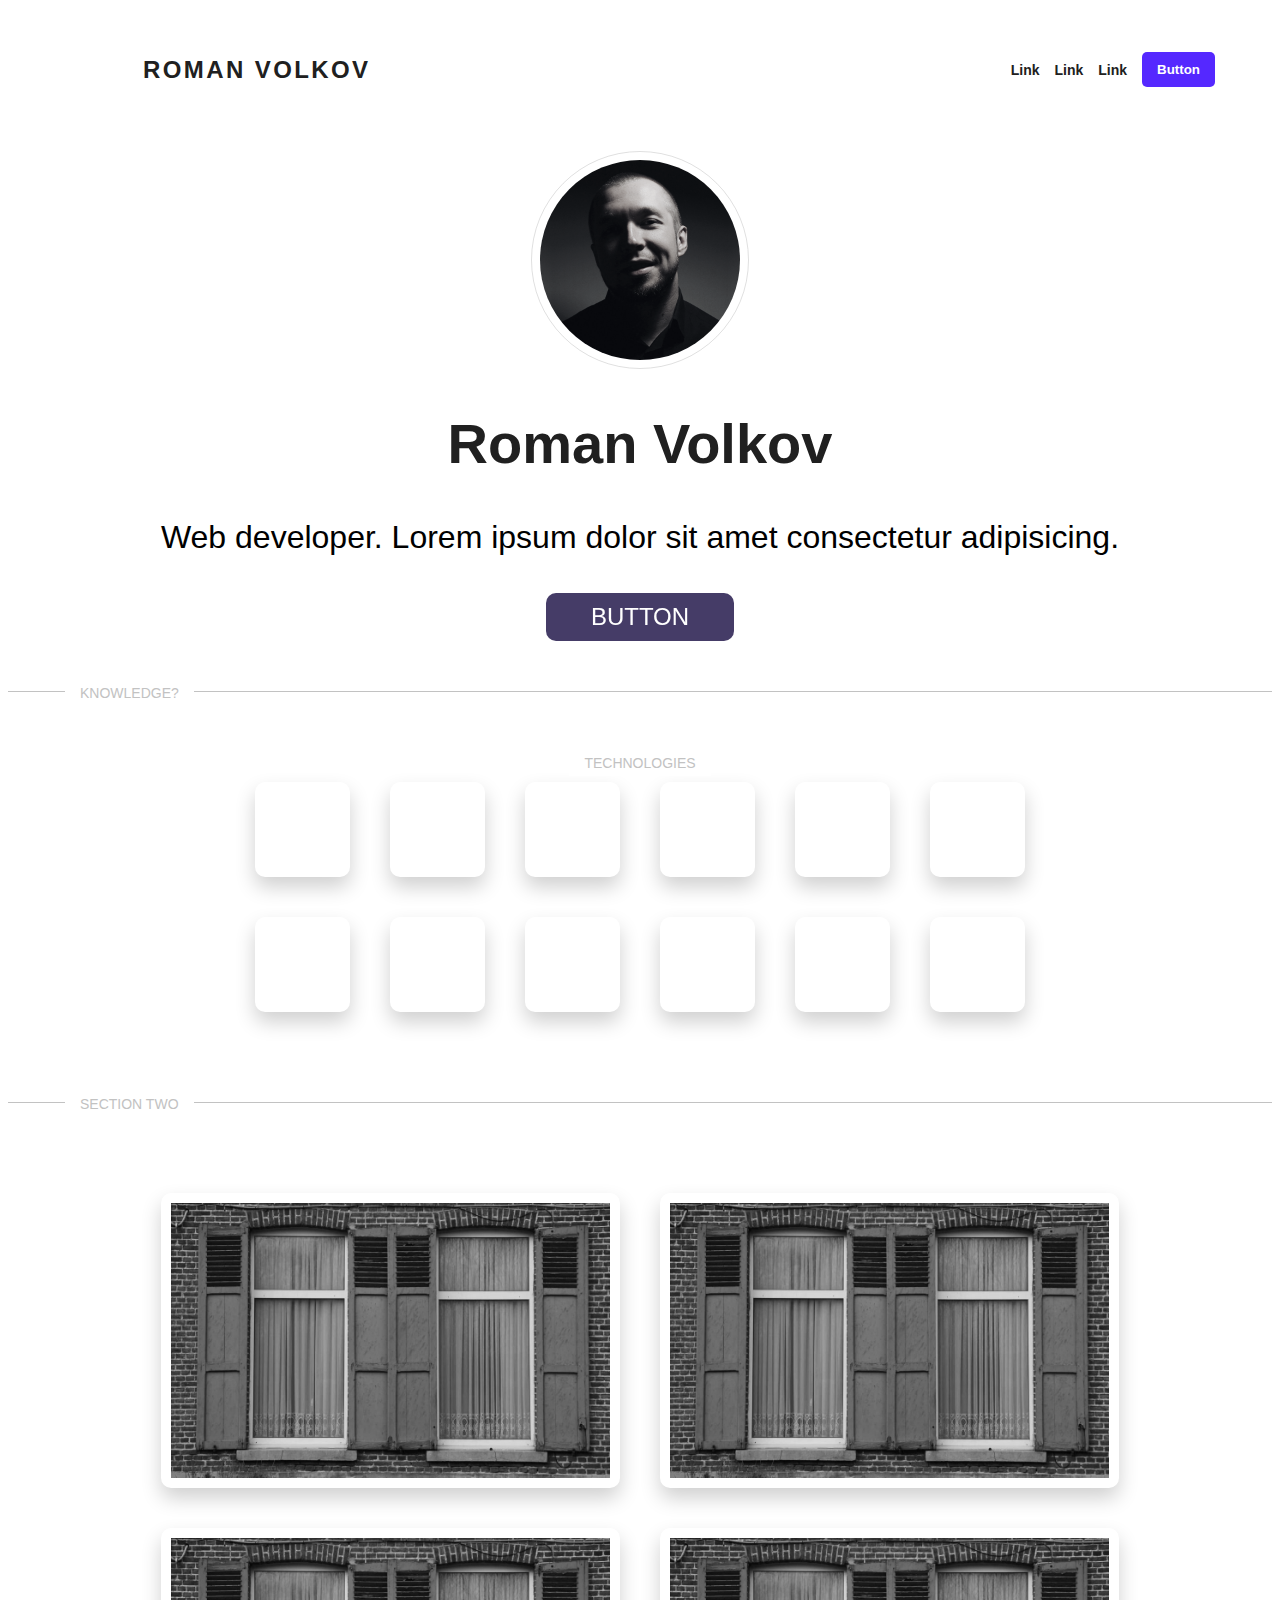
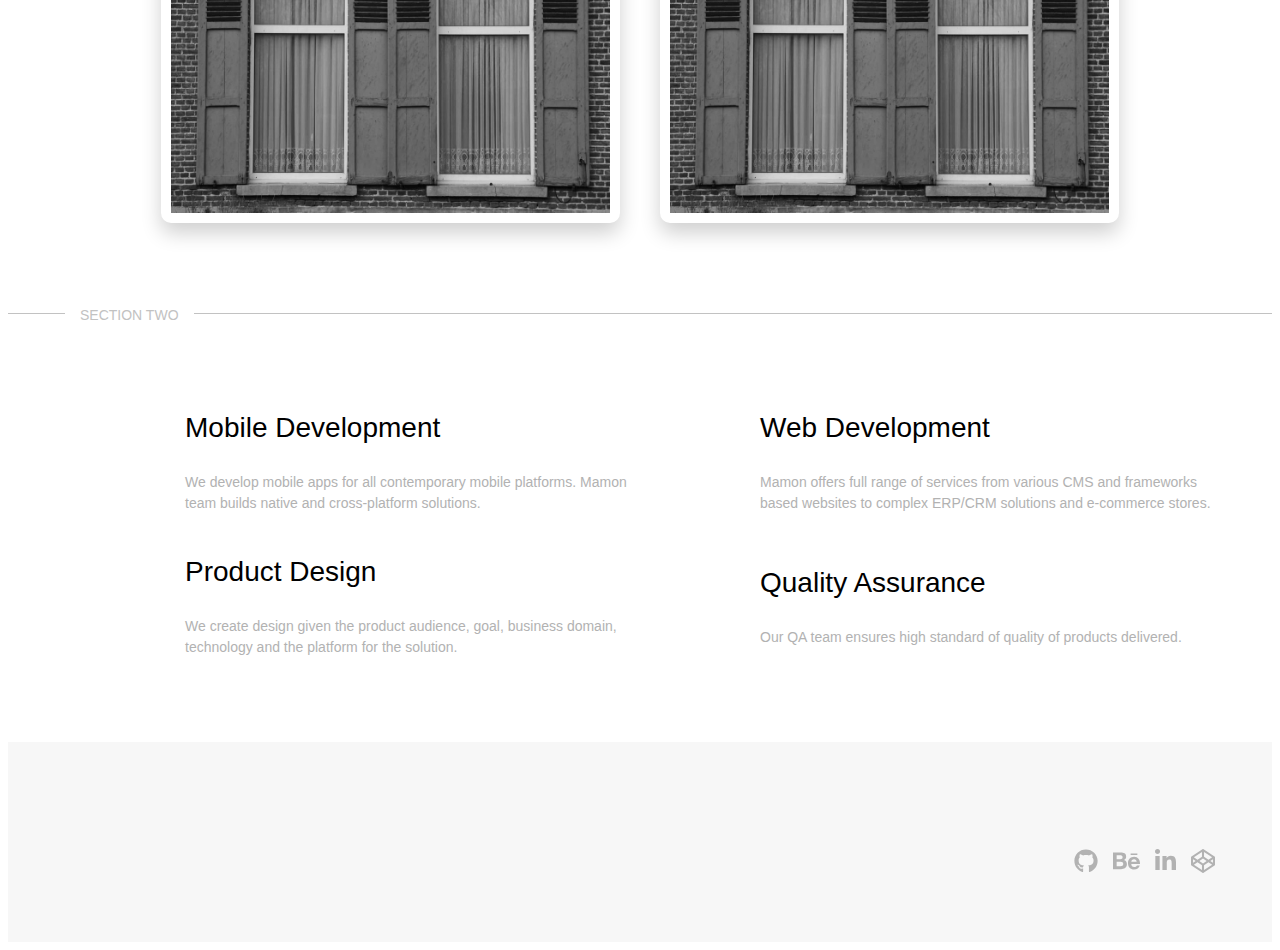
==== index.html @ 39f71215 "start portfolio" ====
<!DOCTYPE html>
<html lang="en">
<head>
    <meta charset="UTF-8">
    <meta name="viewport" content="width=device-width, initial-scale=1.0">
    <title>Roman Volkov: Home Page</title>
    <link rel="icon" href="img/favicon/favicon.png" type="image/x-icon">
    <link rel="stylesheet" href="https://cdnjs.cloudflare.com/ajax/libs/normalize/8.0.1/normalize.min.css">
    <link rel="stylesheet" href="css/style.css">
    <link rel="stylesheet" href="css/all.css">
</head>
<body>
    <header>
        <div class="header">
            <a href="" class="logo">
                <span class="logo_img"></span>
                <span class="logo_text">Roman Volkov</span>
            </a>
            <nav>
                <ul class="nav">
                    <li><a href="#services">Link</a></li>
                    <li><a href="#clients">Link</a></li>
                    <li><a href="#team">Link</a></li>
                    <li><button class="nav_btn" type="button">Button</button></li>
                </ul>
            </nav>
        </div>
    </header>
    <section class="info">
        <div class="wrap">
            <div class="info__img">
                <a href="#"><img src="img/photo.png" alt="Roman Volkov"></a>
            </div>
                <h1 class="title_main">Roman Volkov</h1>
            <p class="text_main">Web developer. Lorem ipsum dolor sit amet consectetur adipisicing.</p>
            <button type="button" class="button">Button</button>
        </div>
    </section>
    <section class="page page_top">
        <div class="wrap">
            <h2 class="services">Knowledge?</h2>
            <div class="container__page">
                <div class="page__box">
                    <h2>technologies</h2>
                    <div class="box__item logo">
                        <img src="img/Technologies/html.svg" alt="">
                    </div>
                    <div class="box__item logo">
                        <img src="img/Technologies/css.svg" alt="">
                    </div>
                    <div class="box__item logo">
                        <img src="img/Technologies/js.svg" alt="">
                    </div>
                    <div class="box__item logo">
                        <img src="img/Technologies/es6.svg" alt="">
                    </div>
                    <div class="box__item logo">
                        <img src="img/Technologies/php.svg" alt="">
                    </div>
                    <div class="box__item logo">
                        <img src="img/Technologies/python.svg" alt="">
                    </div>
                </div>
                <div class="page__box">
                    <div class="box__item logo">
                        <img src="img/Technologies/git.svg" alt="">
                    </div>
                    <div class="box__item logo">
                        <img src="img/Technologies/gitlab.svg" alt="">
                    </div>
                    <div class="box__item logo">
                        <img src="img/Technologies/github.svg" alt="">
                    </div>
                    <div class="box__item logo">
                        <img src="img/Technologies/terminal.svg" alt="">
                    </div>
                    <div class="box__item logo">
                        <img src="img/Technologies/macos.svg" alt="">
                    </div>
                    <div class="box__item logo">
                        <img src="img/Technologies/asana.svg" alt="">
                    </div>
                </div>
            </div>
    </section>
    <section class="page page_top">
        <div class="wrap">
            <h2 class="services">Section two</h2>
            <div class="container__page">
                <div class="page__box">
                    <div class="box__item project">
                        <img src="img/img.jpg" alt="">
                    </div>
                    <div class="box__item project">
                        <img src="img/img.jpg" alt="">
                    </div>
                    <div class="box__item project">
                        <img src="img/img.jpg" alt="">
                    </div>
                    <div class="box__item project">
                        <img src="img/img.jpg" alt="">
                    </div>
                </div>
            </div>
        </div>
    </section>
    <section class="page page_top">
        <div class="wrap">
            <h2 class="services">Section two</h2>
            <div class="services_list">
                <div class="services_item">
                    <div class="services_img">
                        <img src="assets/img/smartphone.svg" alt="">
                    </div>
                    <div class="services_text">
                        <h3>Mobile Development</h3>
                        <p>We develop mobile apps for all contemporary mobile platforms. Mamon team builds native and cross-platform solutions.</p>
                    </div>
                </div>
                <div class="services_item">
                    <div class="services_img">
                    <img src="assets/img/monitor.svg" alt="">
                    </div>
                    <div class="services_text">
                        <h3>Web Development</h3>
                        <p>Mamon offers full range of services from various CMS and frameworks based websites to complex ERP/CRM solutions and e-commerce stores.</p>
                    </div>
                </div>
                <div class="services_item">
                    <div class="services_img">
                    <img src="assets/img/layers.svg" alt="">
                    </div>
                    <div class="services_text">
                        <h3>Product Design</h3>
                        <p>We create design given the product audience, goal, business domain, technology and the platform for the solution.</p>
                    </div>
                </div>
                <div class="services_item">
                    <div class="services_img">
                    <img src="assets/img/test.svg" alt="">
                    </div>
                    <div class="services_text">
                        <h3>Quality Assurance</h3>
                        <p>Our QA team ensures high standard of quality of products delivered.</p>
                    </div>
                </div>
            </div>
        </div>
    </section>
    <footer class="footer">
        <div class="footer">
            <div class="wrap box_footer">
                 <a href="#"><img src="assets/img/logo.svg" alt=""></a>
                 <ul class="social">
                    <li><a href="#" target="_blank"><i class="fab fa-github"></i></a></li>
                    <li><a href="#" target="_blank"><i class="fab fa-behance"></i></a></li>
                    <li><a href="#" target="_blank"><i class="fab fa-linkedin-in"></i></a></li>
                    <li><a href="#" target="_blank"><i class="fab fa-codepen"></i></a></li>
                 </ul>
            </div>
        </div>
    </footer>
<script defer src="js/all.js"></script>
</body>
</html>
---- css/style.css ----
body {
    font-family: 'Ubuntu', sans-serif;
}

.header {
    width: 100%;
    max-width: 1180px;
    margin: 0 auto;
    padding-left: 15px;
    padding-right: 15px;
    padding-top: 30px;
    display: flex;
    justify-content: space-between;
    align-items: center;
    box-sizing: border-box;
    font-weight: 700;
}

.nav {
    list-style-type: none;
    display: flex;
    justify-content: flex-start;
    align-items: center;
    font-size: 14px;
}

.nav li {
    margin-left: 15px;
}

.nav li a {
    color: #202020;
    text-decoration: none;
}

.nav_btn {
    background: #5528FF;
    border-radius: 5px;
    padding: 10px 15px;
    color: #fff;
    border: none;
    font-weight: 700;
}

.logo {
    display: flex;
    align-items: center;
    text-decoration: none;
}

.logo_img {
    display: block;
    width: 58px;
    height: 58px;
    /* background-image: url(../img/logo.svg); */
    margin-right: 20px;
}

.logo_text {
    text-transform: uppercase;
    letter-spacing: 0.1em;
    font-size: 24px;
    line-height: 28px;
    color: #202020;
}

.wrap {
    width: 100%;
    max-width: 1180px;
    margin: 0 auto;
    padding: 50px 15px;
    box-sizing: border-box;
}

.info {
    text-align: center;
}

.title_main {
    font-size: 56px;
    color: #202020;
    font-weight: 700;
}

.info__img img {
    border-style: solid;
    border-width: 1px;
    border-color: rgba(0,0,0,.125);
    border-radius: 50%;
    padding: .5rem;
    width: 200px;
    height: 200px;
    filter: grayscale(80%);
    transition: all 0.3s ease-in-out;
}

.info__img img:hover {
    transition: all 0.3s ease-in-out;
    filter: none;
}

.text_main {
    font-size: 32px;
    line-height: 1.5;
}

.button {
    background: #5528FF;
    border-radius: 10px;
    padding: 10px 45px;
    color: #fff;
    border: none;
    font-size: 24px;
    text-transform: uppercase;
    filter: grayscale(80%);
    transition: all 0.3s ease-in-out;
}

.button:hover {
    filter: none;
    transition: all 0.3s ease-in-out;
}

.page {
    padding: 20px 0;
    position: relative;
}

.page_top {
    border-top: 1px solid #c2c2c2;
}

.page h2 {
    position: absolute;
    font-size: 14px;
    font-weight: 300;
    background-color: #fff;
    padding: 5px 15px;
    top: -24px;
    color: #c2c2c2;
}

h2 {
    text-transform: uppercase;
}

.container__page {
    width: 100%;
    height: 100%;
}

.page__box {
    display: flex;
    position: relative;
    flex-wrap: wrap;
    align-items: center;
    justify-content: center;
}

.box__item {
    margin: 20px;
    padding: 10px;
    text-align: center;
    border-radius: 10px;
    background: #fff;
    box-shadow: 0 10px 20px rgba(0,0,0,0.19);
    transition: all 0.3s ease-in-out;
}

.box__item.logo {
    height: 75px;
    width: 75px;
}

.box__item:hover {
    box-shadow:0 6px 6px rgba(0,0,0,0.23);
    transition: all 0.3s ease-in-out;
}

.box__item img {
    filter: grayscale(100%);
    transition: all 0.3s ease-in-out;
    max-width: 100%;
    height: 100%;  
}

.box__item img:hover {
    transition: all 0.3s ease-in-out;
    filter: none;

}

.box__item.project {
    height: 275px;
    width: auto;
}

.box__item.project img{
    max-width: none;
}

/*---------------------------------------------*/

.services_list {
    display: grid;
    grid-template: 50% 50% / 50% 50%;
}

.services_item {
    display: flex;
    justify-content: flex-start;
    align-items: center;
}

.services_img {
    flex-basis: 120px;
    text-align: center;
}

.services_text {
    flex-basis: calc(100% - 120px);
}

.services_list h3 {
    font-size: 28px;
    font-weight: 400;
}

.services_list p {
    font-size: 14px;
    color: #b2b2b2;
    line-height: 1.5;
}

.footer {
    padding-top: 20px;
    background-color: #F7F7F7;
}

.box_footer{
    display: flex;
    justify-content: space-between;
    align-items: center;
}

.social {
    display: flex;
    padding-left: 0;
    list-style-type: none;
}

.social li {
    margin-left: 15px;
}

.social li a {
    text-decoration: none;
    color: #b2b2b2;
    font-size: 24px;
}

@media (max-width: 846px) {

    .clients {
        grid-template: repeat(1, 1fr) / repeat(3, 33%);
    }
    
    .team {
        grid-template: repeat(3, 1fr) / repeat(2, 50%);
    }
    }

@media (max-width: 715px) {
    .services_list {
        display:block;
    }
}

@media (max-width: 558px) {
    .clients {
        grid-template: repeat(1, 1fr) / repeat(2, 50%);
    }
    .team {
        grid-template: repeat(3, 1fr) / repeat(1, 100%);
    } 
}
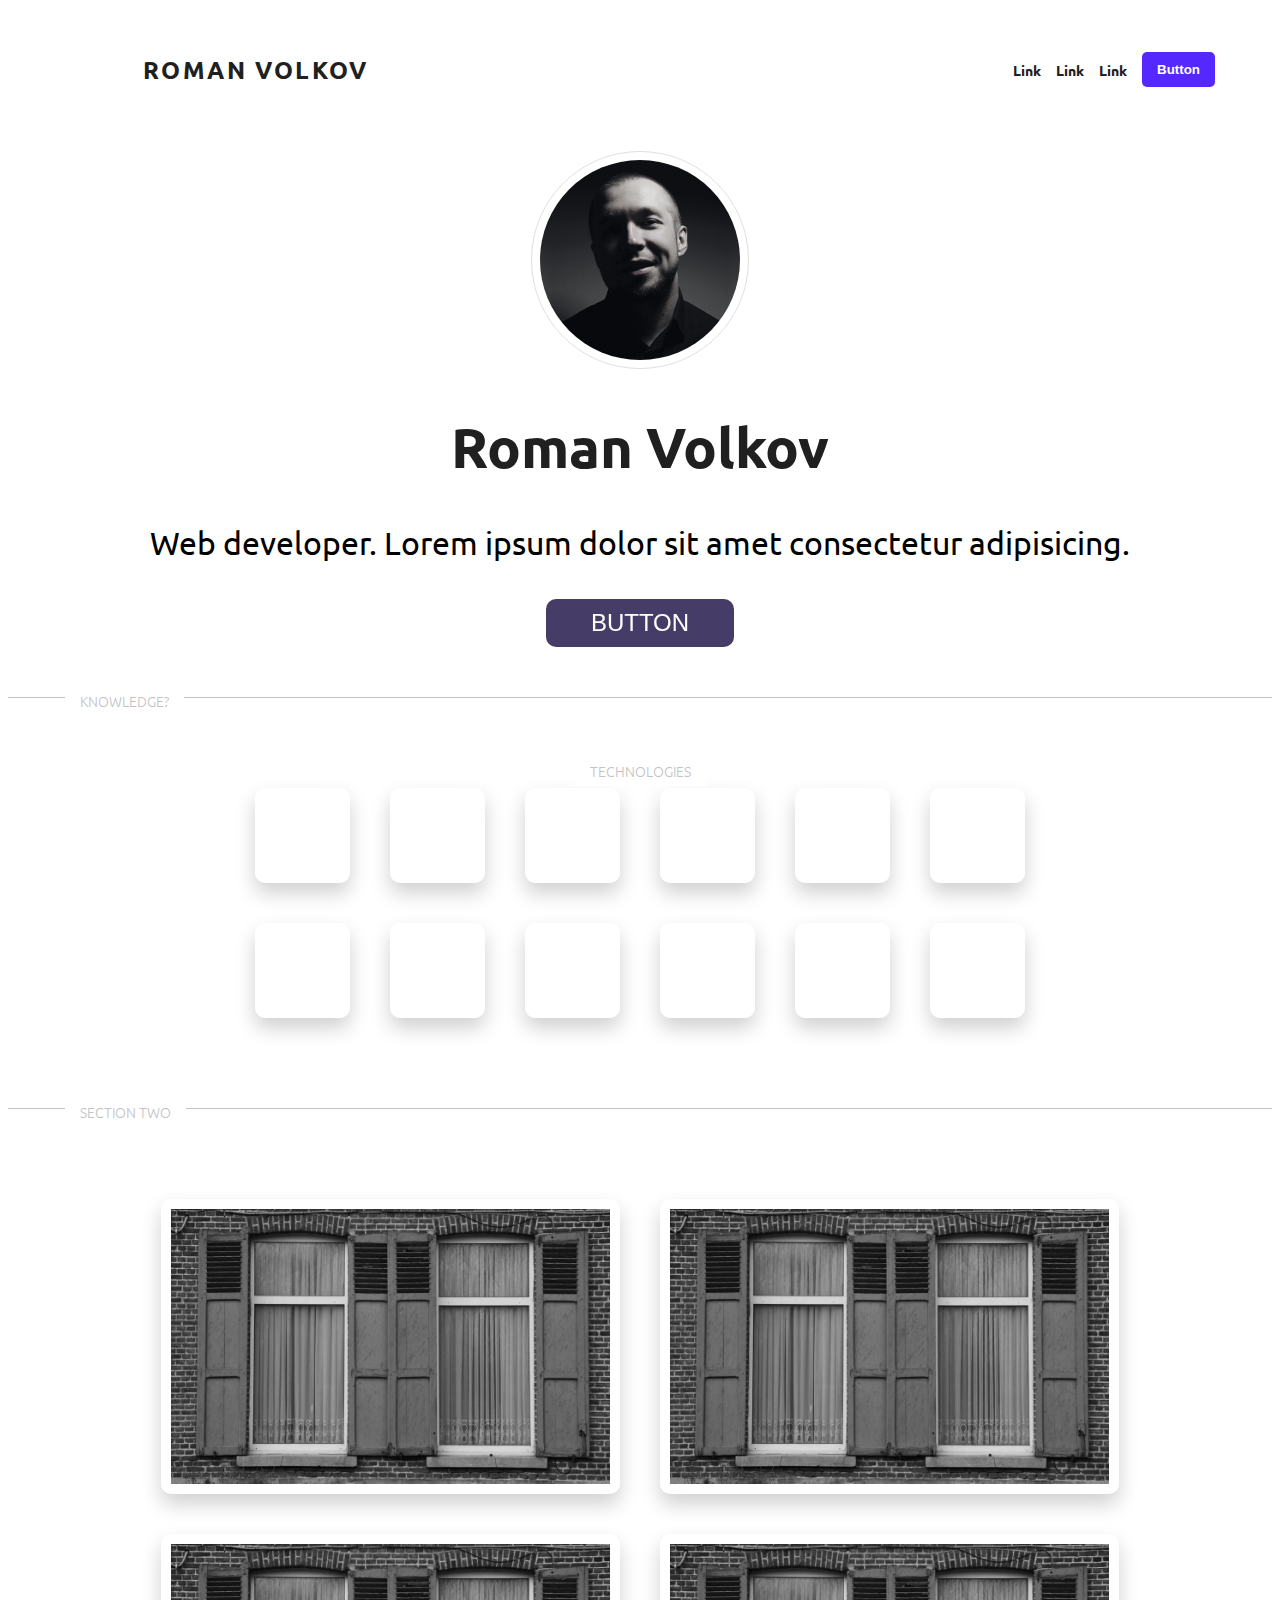
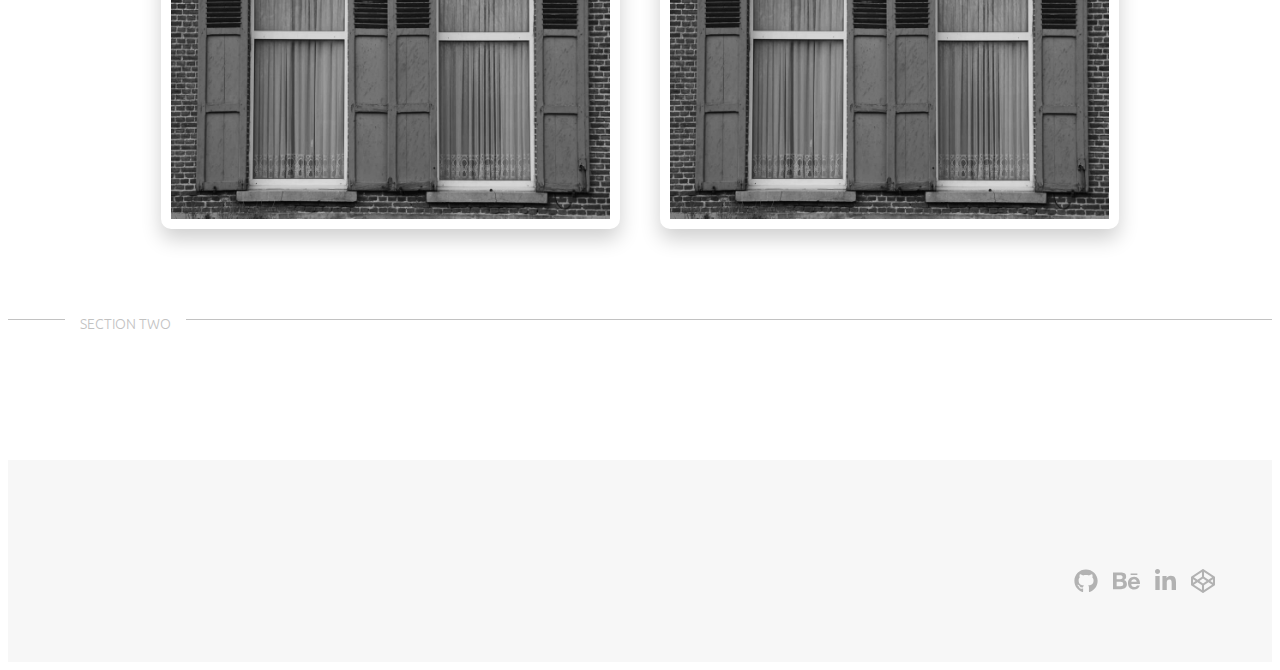
==== commit 7f2e4683: "start new project" ====
--- a/index.html
+++ b/index.html
@@ -2,12 +2,12 @@
 <html lang="en">
 <head>
     <meta charset="UTF-8">
-    <meta name="viewport" content="width=device-width, initial-scale=1.0">
+    <meta name="viewport" content="width=device-width, user-scalable=no, initial-scale=1.0, maximum-scale=1.0, minimum-scale=1.0">
     <title>Roman Volkov: Home Page</title>
+    <link href="https://fonts.googleapis.com/css?family=Ubuntu:300,400,500,700&display=swap&subset=cyrillic,cyrillic-ext" rel="stylesheet">
     <link rel="icon" href="img/favicon/favicon.png" type="image/x-icon">
-    <link rel="stylesheet" href="https://cdnjs.cloudflare.com/ajax/libs/normalize/8.0.1/normalize.min.css">
+    <link rel="stylesheet" href="https://cdnjs.cloudflare.com/ajax/libs/normalize/8.0.1/normalize.min.css"/>
     <link rel="stylesheet" href="css/style.css">
-    <link rel="stylesheet" href="css/all.css">
 </head>
 <body>
     <header>
@@ -82,6 +82,7 @@
                     </div>
                 </div>
             </div>
+        </div>
     </section>
     <section class="page page_top">
         <div class="wrap">
@@ -107,44 +108,7 @@
     <section class="page page_top">
         <div class="wrap">
             <h2 class="services">Section two</h2>
-            <div class="services_list">
-                <div class="services_item">
-                    <div class="services_img">
-                        <img src="assets/img/smartphone.svg" alt="">
-                    </div>
-                    <div class="services_text">
-                        <h3>Mobile Development</h3>
-                        <p>We develop mobile apps for all contemporary mobile platforms. Mamon team builds native and cross-platform solutions.</p>
-                    </div>
-                </div>
-                <div class="services_item">
-                    <div class="services_img">
-                    <img src="assets/img/monitor.svg" alt="">
-                    </div>
-                    <div class="services_text">
-                        <h3>Web Development</h3>
-                        <p>Mamon offers full range of services from various CMS and frameworks based websites to complex ERP/CRM solutions and e-commerce stores.</p>
-                    </div>
-                </div>
-                <div class="services_item">
-                    <div class="services_img">
-                    <img src="assets/img/layers.svg" alt="">
-                    </div>
-                    <div class="services_text">
-                        <h3>Product Design</h3>
-                        <p>We create design given the product audience, goal, business domain, technology and the platform for the solution.</p>
-                    </div>
-                </div>
-                <div class="services_item">
-                    <div class="services_img">
-                    <img src="assets/img/test.svg" alt="">
-                    </div>
-                    <div class="services_text">
-                        <h3>Quality Assurance</h3>
-                        <p>Our QA team ensures high standard of quality of products delivered.</p>
-                    </div>
-                </div>
-            </div>
+
         </div>
     </section>
     <footer class="footer">
--- a/css/style.css
+++ b/css/style.css
@@ -1,3 +1,5 @@
+@import 'all.css';
+
 body {
     font-family: 'Ubuntu', sans-serif;
 }
@@ -199,6 +201,12 @@
     max-width: none;
 }
 
+@media (max-width: 500px) {
+    .box__item.project {
+        height: 200px;
+    }
+}
+
 /*---------------------------------------------*/
 
 .services_list {
@@ -257,30 +265,4 @@
     text-decoration: none;
     color: #b2b2b2;
     font-size: 24px;
-}
-
-@media (max-width: 846px) {
-
-    .clients {
-        grid-template: repeat(1, 1fr) / repeat(3, 33%);
-    }
-    
-    .team {
-        grid-template: repeat(3, 1fr) / repeat(2, 50%);
-    }
-    }
-
-@media (max-width: 715px) {
-    .services_list {
-        display:block;
-    }
-}
-
-@media (max-width: 558px) {
-    .clients {
-        grid-template: repeat(1, 1fr) / repeat(2, 50%);
-    }
-    .team {
-        grid-template: repeat(3, 1fr) / repeat(1, 100%);
-    } 
 }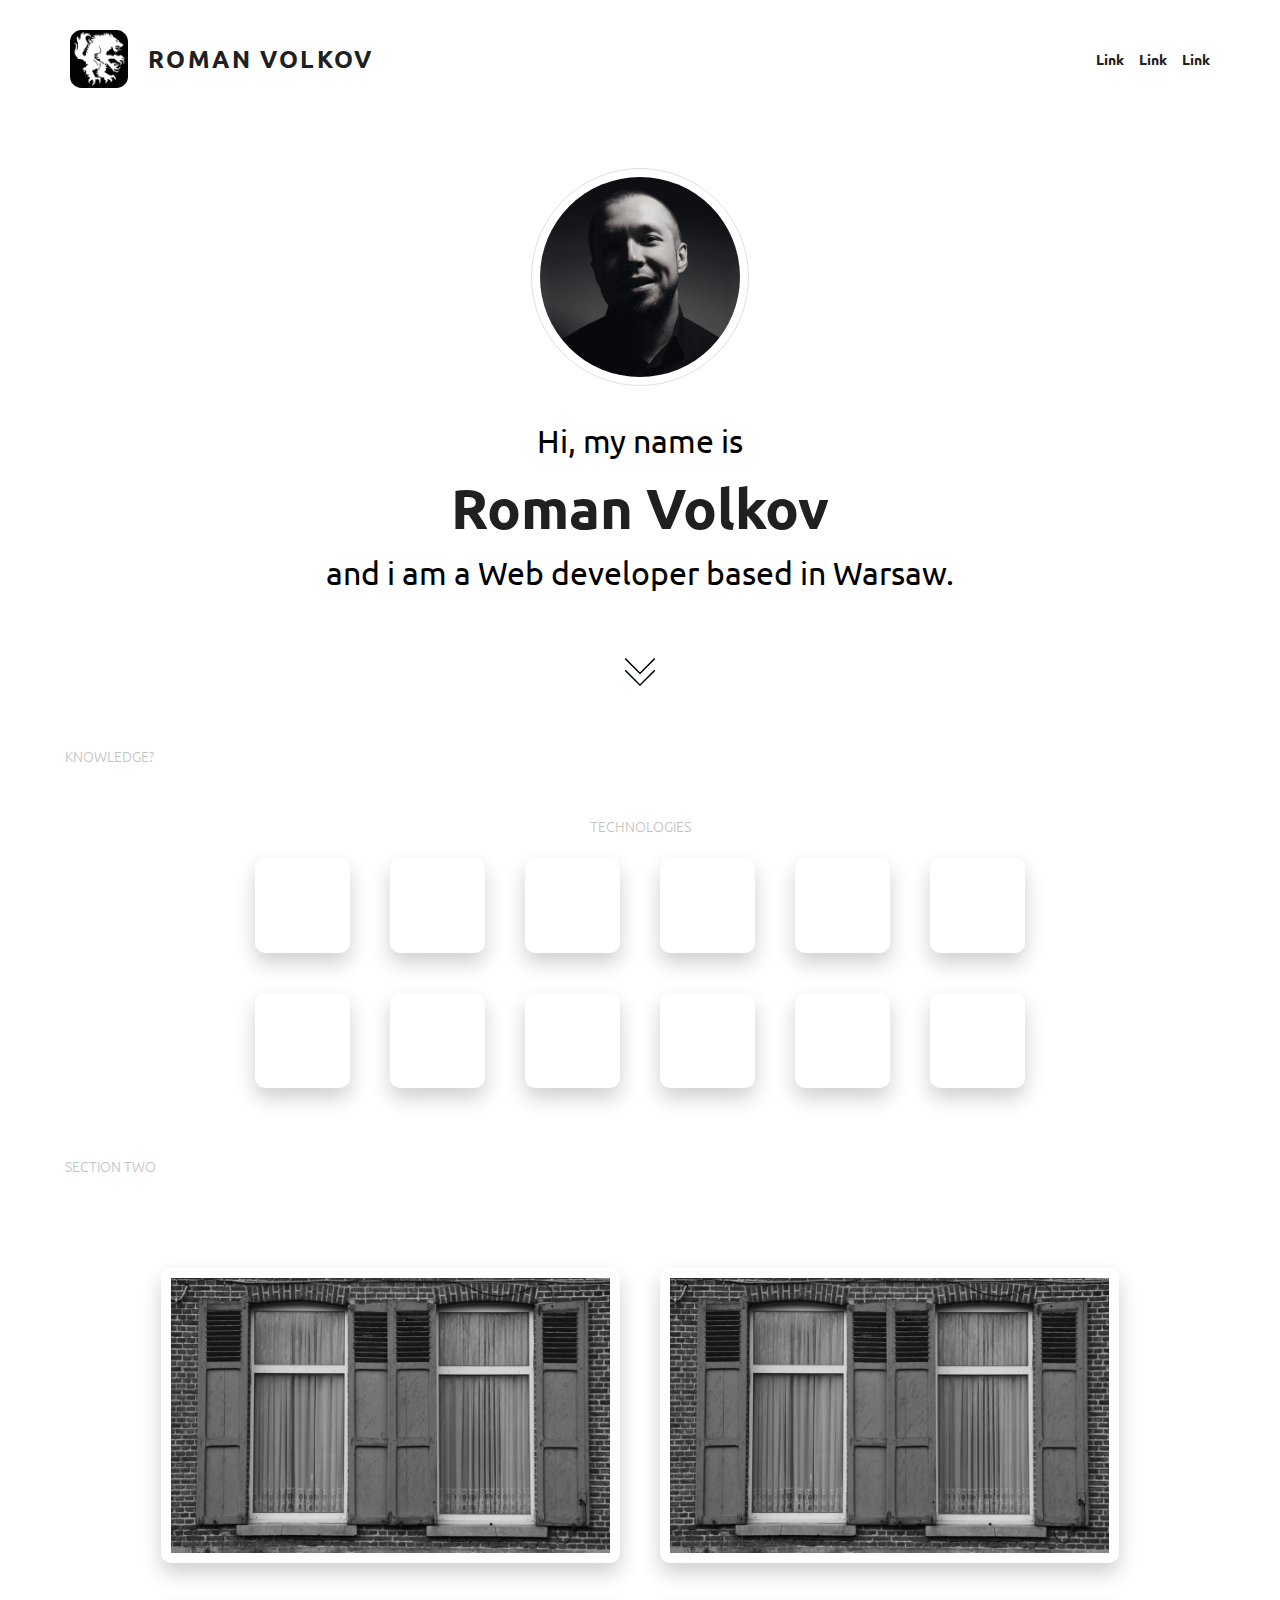
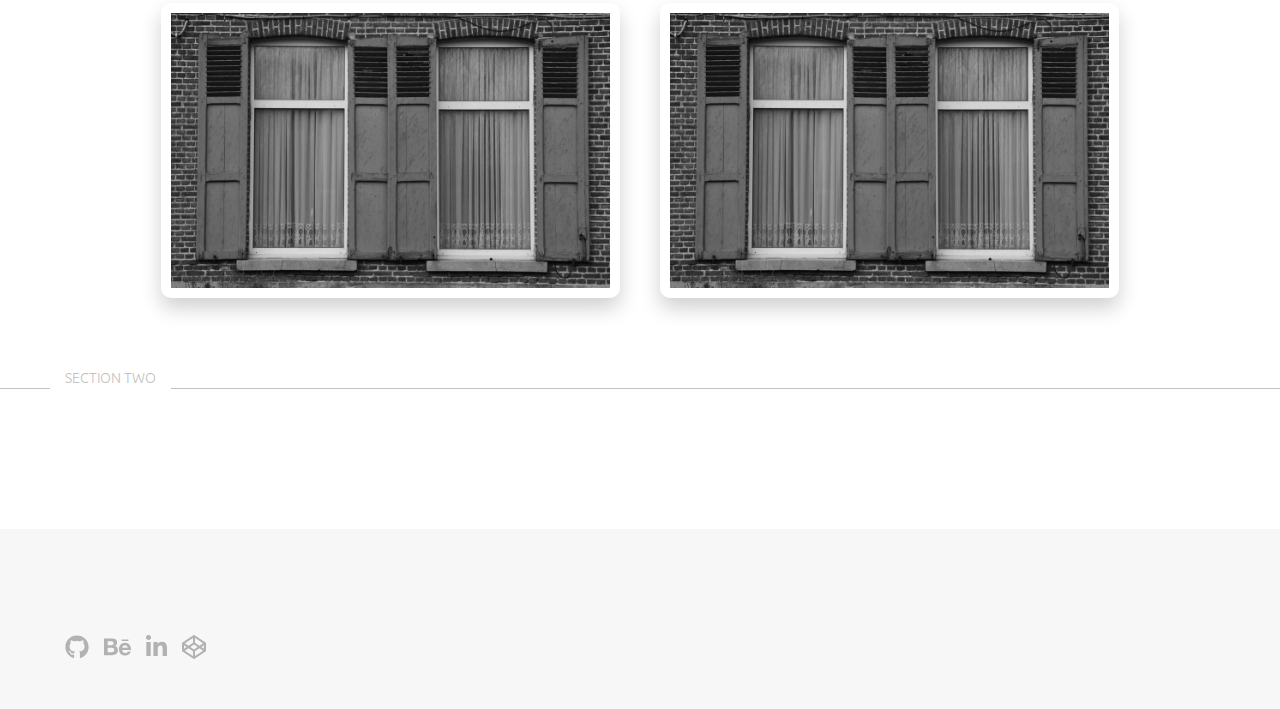
==== commit b176dee5: "finished homework, modify portfolio" ====
--- a/index.html
+++ b/index.html
@@ -1,43 +1,52 @@
 <!DOCTYPE html>
 <html lang="en">
+
 <head>
     <meta charset="UTF-8">
-    <meta name="viewport" content="width=device-width, user-scalable=no, initial-scale=1.0, maximum-scale=1.0, minimum-scale=1.0">
+    <meta name="viewport"
+        content="width=device-width, user-scalable=no, initial-scale=1.0, maximum-scale=1.0, minimum-scale=1.0">
     <title>Roman Volkov: Home Page</title>
-    <link href="https://fonts.googleapis.com/css?family=Ubuntu:300,400,500,700&display=swap&subset=cyrillic,cyrillic-ext" rel="stylesheet">
+    <link
+        href="https://fonts.googleapis.com/css?family=Ubuntu:300,400,500,700&display=swap&subset=cyrillic,cyrillic-ext"
+        rel="stylesheet">
     <link rel="icon" href="img/favicon/favicon.png" type="image/x-icon">
-    <link rel="stylesheet" href="https://cdnjs.cloudflare.com/ajax/libs/normalize/8.0.1/normalize.min.css"/>
+    <link rel="stylesheet" href="css/reset.css">
     <link rel="stylesheet" href="css/style.css">
 </head>
+
 <body>
-    <header>
-        <div class="header">
-            <a href="" class="logo">
-                <span class="logo_img"></span>
-                <span class="logo_text">Roman Volkov</span>
+    <header class="header">
+        <div class="header__top">
+            <a href="#" class="logo">
+                <span class="logo__img"></span>
+                <span class="logo__text">Roman Volkov</span>
             </a>
-            <nav>
+            <nav class="menu">
                 <ul class="nav">
                     <li><a href="#services">Link</a></li>
                     <li><a href="#clients">Link</a></li>
                     <li><a href="#team">Link</a></li>
-                    <li><button class="nav_btn" type="button">Button</button></li>
                 </ul>
             </nav>
         </div>
     </header>
     <section class="info">
-        <div class="wrap">
-            <div class="info__img">
-                <a href="#"><img src="img/photo.png" alt="Roman Volkov"></a>
+        <div class="container">
+            <div class="info__box">
+                <div class="info__img">
+                    <img src="img/photo.png" alt="Roman Volkov">
+                </div>
+                <div class="info__box-content">
+                    Hi, my name is <p>Roman Volkov</p> and i am a Web developer based in Warsaw.
+                </div>
+                <div class="info__btn">
+                    <a href=""><img src="img/down-arrow.svg"></a>
+                </div>
             </div>
-                <h1 class="title_main">Roman Volkov</h1>
-            <p class="text_main">Web developer. Lorem ipsum dolor sit amet consectetur adipisicing.</p>
-            <button type="button" class="button">Button</button>
         </div>
     </section>
     <section class="page page_top">
-        <div class="wrap">
+        <div class="container">
             <h2 class="services">Knowledge?</h2>
             <div class="container__page">
                 <div class="page__box">
@@ -85,7 +94,7 @@
         </div>
     </section>
     <section class="page page_top">
-        <div class="wrap">
+        <div class="container">
             <h2 class="services">Section two</h2>
             <div class="container__page">
                 <div class="page__box">
@@ -105,25 +114,26 @@
             </div>
         </div>
     </section>
-    <section class="page page_top">
-        <div class="wrap">
+    <section class="page page__top">
+        <div class="container">
             <h2 class="services">Section two</h2>
 
         </div>
     </section>
     <footer class="footer">
         <div class="footer">
-            <div class="wrap box_footer">
-                 <a href="#"><img src="assets/img/logo.svg" alt=""></a>
-                 <ul class="social">
+            <div class="container box__footer">
+                <a href="#"><img src="assets/img/logo.svg" alt=""></a>
+                <ul class="social">
                     <li><a href="#" target="_blank"><i class="fab fa-github"></i></a></li>
                     <li><a href="#" target="_blank"><i class="fab fa-behance"></i></a></li>
                     <li><a href="#" target="_blank"><i class="fab fa-linkedin-in"></i></a></li>
                     <li><a href="#" target="_blank"><i class="fab fa-codepen"></i></a></li>
-                 </ul>
+                </ul>
             </div>
         </div>
     </footer>
-<script defer src="js/all.js"></script>
+    <script defer src="js/all.js"></script>
 </body>
+
 </html>--- a/css/style.css
+++ b/css/style.css
@@ -1,16 +1,19 @@
-@import 'all.css';
+@import "all.css";
 
 body {
-    font-family: 'Ubuntu', sans-serif;
+    font-family: "Ubuntu", sans-serif;
+    box-sizing: border-box;
 }
 
 .header {
+    display: flex;
+    justify-content: center;
+}
+
+.header__top {
     width: 100%;
     max-width: 1180px;
-    margin: 0 auto;
-    padding-left: 15px;
-    padding-right: 15px;
-    padding-top: 30px;
+    padding: 30px 20px;
     display: flex;
     justify-content: space-between;
     align-items: center;
@@ -18,47 +21,22 @@
     font-weight: 700;
 }
 
-.nav {
-    list-style-type: none;
-    display: flex;
-    justify-content: flex-start;
-    align-items: center;
-    font-size: 14px;
-}
-
-.nav li {
-    margin-left: 15px;
-}
-
-.nav li a {
-    color: #202020;
+.logo {
+    display: flex;
+    align-items: center;
     text-decoration: none;
 }
 
-.nav_btn {
-    background: #5528FF;
-    border-radius: 5px;
-    padding: 10px 15px;
-    color: #fff;
-    border: none;
-    font-weight: 700;
-}
-
-.logo {
-    display: flex;
-    align-items: center;
-    text-decoration: none;
-}
-
-.logo_img {
+.logo__img {
     display: block;
-    width: 58px;
+    min-width: 58px;
     height: 58px;
-    /* background-image: url(../img/logo.svg); */
+    background: url(../img/opf.jpg) 0 0 / auto 100% no-repeat;
     margin-right: 20px;
-}
-
-.logo_text {
+    border-radius: 20%;
+}
+
+.logo__text {
     text-transform: uppercase;
     letter-spacing: 0.1em;
     font-size: 24px;
@@ -66,60 +44,64 @@
     color: #202020;
 }
 
-.wrap {
-    width: 100%;
+.nav {
+    list-style-type: none;
+    display: flex;
+    font-size: 14px;
+}
+
+.nav li + li {
+    margin-left: 15px;
+}
+
+.nav li a {
+    color: #202020;
+    text-decoration: none;
+}
+
+.container {
     max-width: 1180px;
     margin: 0 auto;
     padding: 50px 15px;
-    box-sizing: border-box;
-}
-
-.info {
+}
+
+.info__box {
     text-align: center;
 }
 
-.title_main {
+.info__img img {
+    border-style: solid;
+    border-width: 1px;
+    border-color: rgba(0, 0, 0, 0.125);
+    border-radius: 50%;
+    padding: 0.5rem;
+    width: 200px;
+    height: 200px;
+    filter: grayscale(80%);
+    transition: all 0.3s ease-in-out;
+}
+
+.info__img img:hover {
+    transition: all 0.3s ease-in-out;
+    filter: none;
+}
+
+.info__box-content {
+    font-size: 32px;
+    line-height: 1.5;
+    margin: 30px;
+}
+
+.info__box-content p {
     font-size: 56px;
     color: #202020;
     font-weight: 700;
 }
 
-.info__img img {
-    border-style: solid;
-    border-width: 1px;
-    border-color: rgba(0,0,0,.125);
-    border-radius: 50%;
-    padding: .5rem;
-    width: 200px;
-    height: 200px;
-    filter: grayscale(80%);
-    transition: all 0.3s ease-in-out;
-}
-
-.info__img img:hover {
-    transition: all 0.3s ease-in-out;
-    filter: none;
-}
-
-.text_main {
-    font-size: 32px;
-    line-height: 1.5;
-}
-
-.button {
-    background: #5528FF;
-    border-radius: 10px;
-    padding: 10px 45px;
-    color: #fff;
-    border: none;
-    font-size: 24px;
-    text-transform: uppercase;
-    filter: grayscale(80%);
-    transition: all 0.3s ease-in-out;
-}
-
-.button:hover {
-    filter: none;
+.info__btn {
+    margin: 0 auto;
+    padding: 30px 45px;
+    width: 30px;
     transition: all 0.3s ease-in-out;
 }
 
@@ -128,7 +110,7 @@
     position: relative;
 }
 
-.page_top {
+.page__top {
     border-top: 1px solid #c2c2c2;
 }
 
@@ -165,7 +147,7 @@
     text-align: center;
     border-radius: 10px;
     background: #fff;
-    box-shadow: 0 10px 20px rgba(0,0,0,0.19);
+    box-shadow: 0 10px 20px rgba(0, 0, 0, 0.19);
     transition: all 0.3s ease-in-out;
 }
 
@@ -175,7 +157,7 @@
 }
 
 .box__item:hover {
-    box-shadow:0 6px 6px rgba(0,0,0,0.23);
+    box-shadow: 0 6px 6px rgba(0, 0, 0, 0.23);
     transition: all 0.3s ease-in-out;
 }
 
@@ -183,13 +165,12 @@
     filter: grayscale(100%);
     transition: all 0.3s ease-in-out;
     max-width: 100%;
-    height: 100%;  
+    height: 100%;
 }
 
 .box__item img:hover {
     transition: all 0.3s ease-in-out;
     filter: none;
-
 }
 
 .box__item.project {
@@ -197,7 +178,7 @@
     width: auto;
 }
 
-.box__item.project img{
+.box__item.project img {
     max-width: none;
 }
 
@@ -242,10 +223,10 @@
 
 .footer {
     padding-top: 20px;
-    background-color: #F7F7F7;
-}
-
-.box_footer{
+    background-color: #f7f7f7;
+}
+
+.box_footer {
     display: flex;
     justify-content: space-between;
     align-items: center;
@@ -265,4 +246,4 @@
     text-decoration: none;
     color: #b2b2b2;
     font-size: 24px;
-}+}
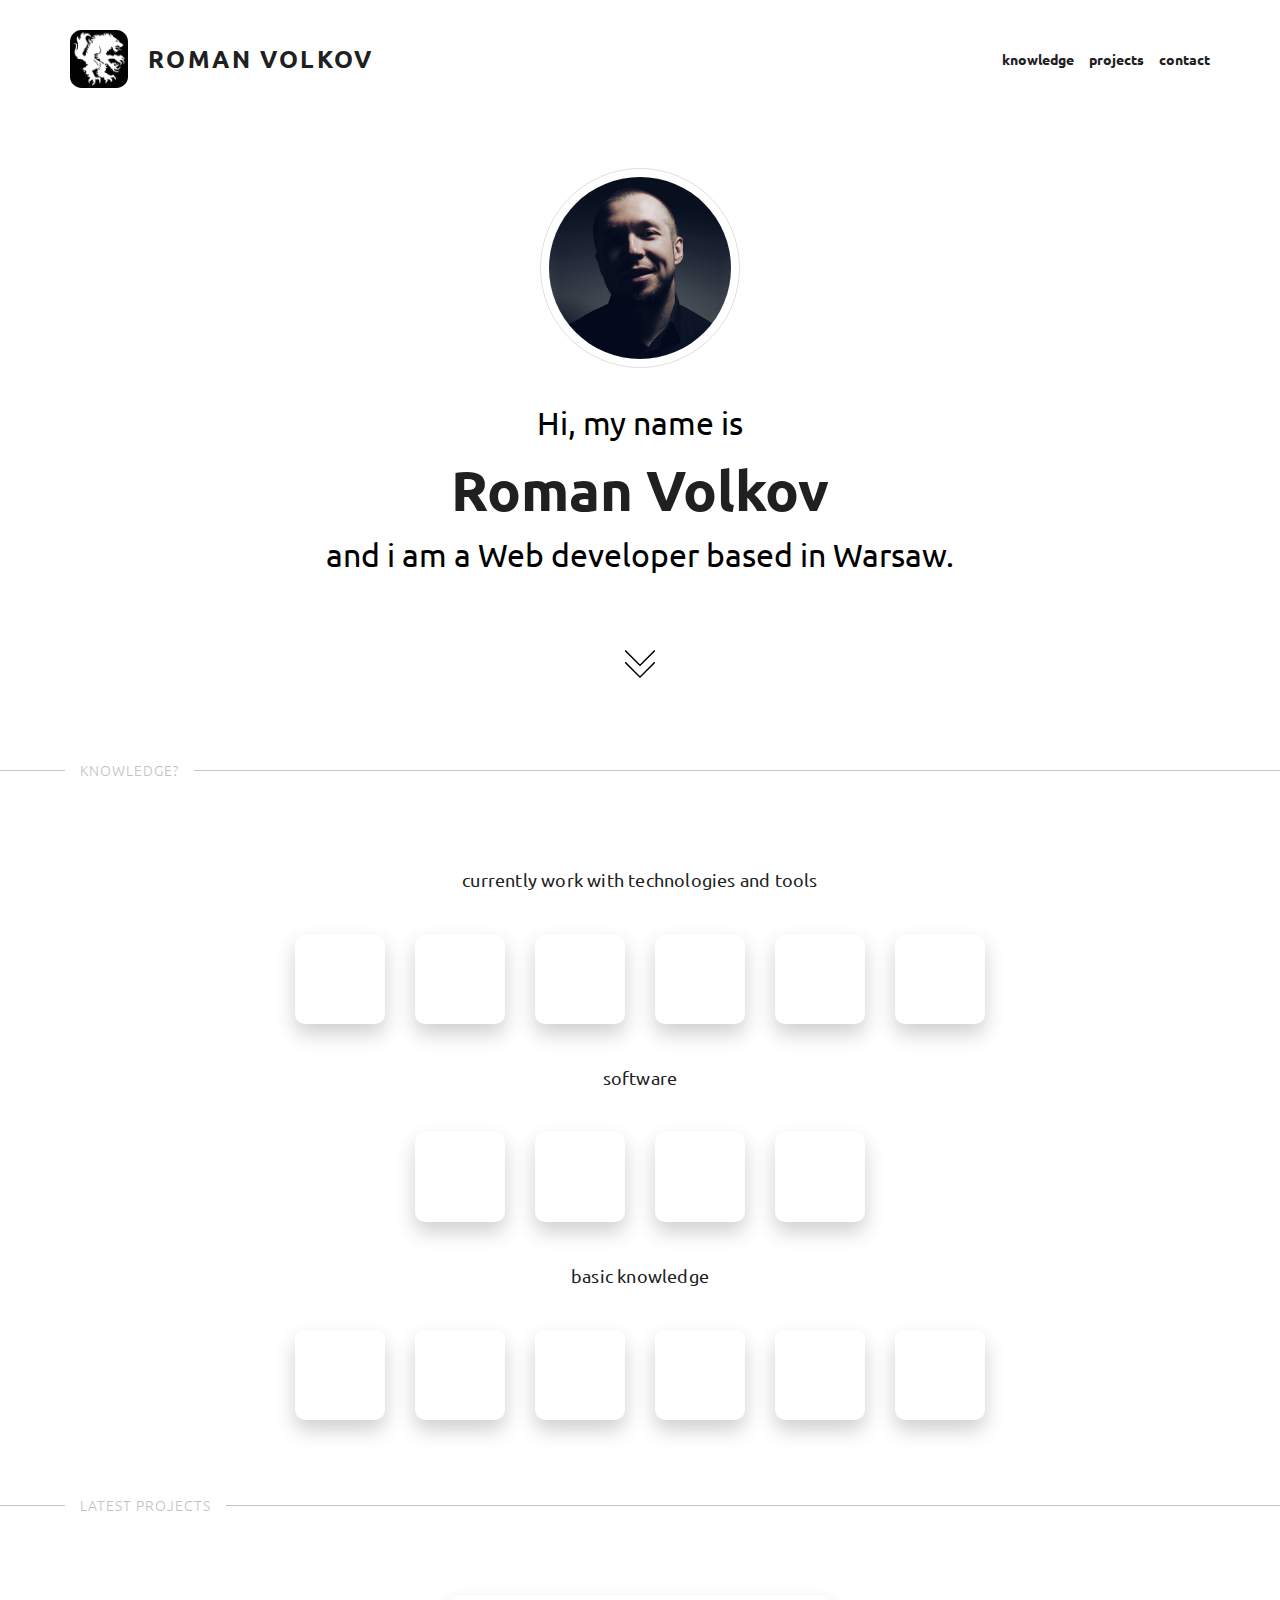
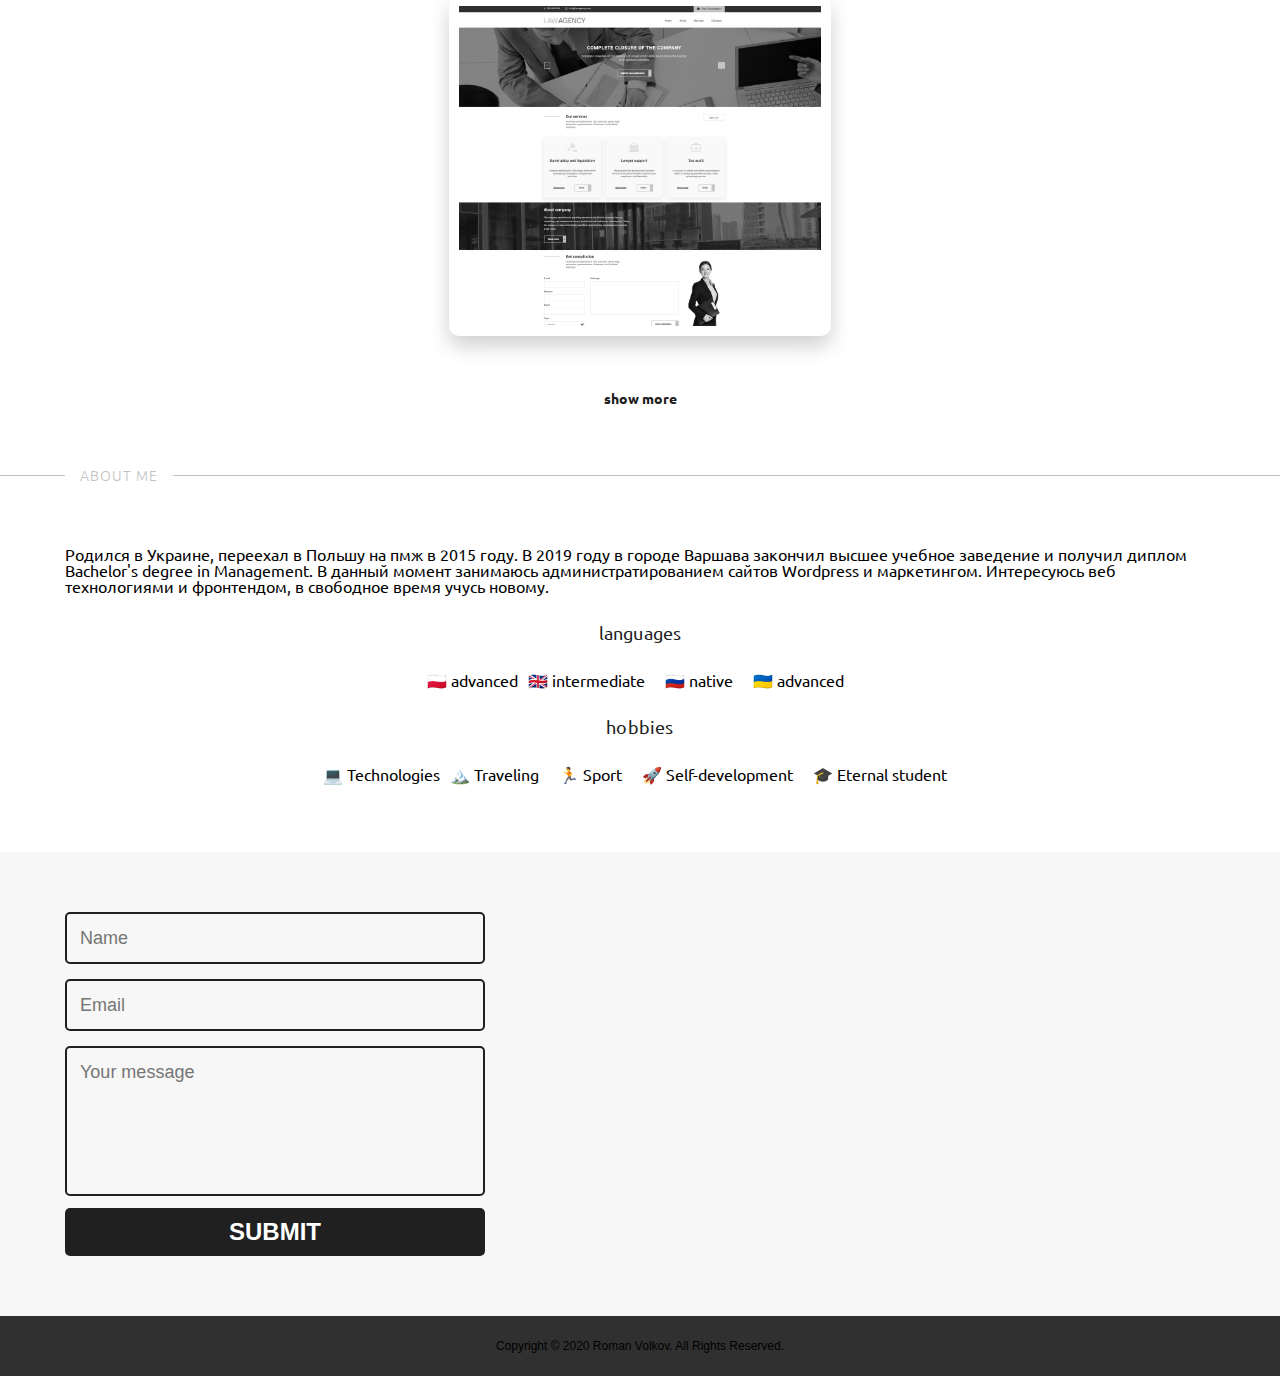
==== commit e8bbc6ee: "portfolio update with sections" ====
--- a/index.html
+++ b/index.html
@@ -1,6 +1,6 @@
 <!DOCTYPE html>
 <html lang="en">
-
+    <!-- https://www.youtube.com/watch?v=izqR0UY11rk&t=132s -->
 <head>
     <meta charset="UTF-8">
     <meta name="viewport"
@@ -12,6 +12,7 @@
     <link rel="icon" href="img/favicon/favicon.png" type="image/x-icon">
     <link rel="stylesheet" href="css/reset.css">
     <link rel="stylesheet" href="css/style.css">
+    <link rel="stylesheet" href="css/media.css">
 </head>
 
 <body>
@@ -22,11 +23,16 @@
                 <span class="logo__text">Roman Volkov</span>
             </a>
             <nav class="menu">
-                <ul class="nav">
-                    <li><a href="#services">Link</a></li>
-                    <li><a href="#clients">Link</a></li>
-                    <li><a href="#team">Link</a></li>
+                <ul class="nav" id="menu">
+                    <li><a href="#technologies">knowledge</a></li>
+                    <li><a href="#projects">projects</a></li>
+                    <li><a href="#contact">contact</a></li>
                 </ul>
+                <div class="mobile-bar" onclick="toggleMobileMenu()">
+                    <span></span>
+                    <span></span>
+                    <span></span>
+                </div>
             </nav>
         </div>
     </header>
@@ -45,12 +51,12 @@
             </div>
         </div>
     </section>
-    <section class="page page_top">
-        <div class="container">
-            <h2 class="services">Knowledge?</h2>
-            <div class="container__page">
-                <div class="page__box">
-                    <h2>technologies</h2>
+    <section class="technologies">
+        <div class="container">
+            <h2 class="section__title" id="technologies">Knowledge?</h2>
+            <div class="technologies__box">
+                <div class="technologies__title">Currently work with technologies and tools</div>
+                <div class="technologies__box-inner">
                     <div class="box__item logo">
                         <img src="img/Technologies/html.svg" alt="">
                     </div>
@@ -59,9 +65,37 @@
                     </div>
                     <div class="box__item logo">
                         <img src="img/Technologies/js.svg" alt="">
-                    </div>
-                    <div class="box__item logo">
-                        <img src="img/Technologies/es6.svg" alt="">
+                    </div>                    
+                    <div class="box__item logo">
+                        <img src="img/Technologies/gulp.svg" alt="">
+                    </div>
+                    <div class="box__item logo">
+                        <img src="img/Technologies/wp-icon.svg" alt="">
+                    </div>
+                    <div class="box__item logo">
+                        <img src="img/Technologies/git.svg" alt="">
+                    </div>
+                </div>
+                <div class="technologies__title">software</div>
+                <div class="technologies__box-inner">
+                    <div class="box__item logo">
+                        <img src="img/Technologies/vscode.svg" alt="">
+                    </div>
+                    <div class="box__item logo">
+                        <img src="img/Technologies/ps.svg" alt="">
+                    </div>
+                    <div class="box__item logo">
+                        <img src="img/Technologies/ai.svg" alt="">
+                    </div>
+                    <div class="box__item logo">
+                        <img src="img/Technologies/figma.svg" alt="">
+                    </div>
+
+                </div>
+                <div class="technologies__title">Basic knowledge</div>
+                <div class="technologies__box-inner">
+                    <div class="box__item logo">
+                        <img src="img/Technologies/jquery.svg" alt="">
                     </div>
                     <div class="box__item logo">
                         <img src="img/Technologies/php.svg" alt="">
@@ -69,71 +103,99 @@
                     <div class="box__item logo">
                         <img src="img/Technologies/python.svg" alt="">
                     </div>
-                </div>
-                <div class="page__box">
-                    <div class="box__item logo">
-                        <img src="img/Technologies/git.svg" alt="">
-                    </div>
-                    <div class="box__item logo">
-                        <img src="img/Technologies/gitlab.svg" alt="">
-                    </div>
-                    <div class="box__item logo">
-                        <img src="img/Technologies/github.svg" alt="">
-                    </div>
-                    <div class="box__item logo">
-                        <img src="img/Technologies/terminal.svg" alt="">
-                    </div>
-                    <div class="box__item logo">
-                        <img src="img/Technologies/macos.svg" alt="">
-                    </div>
-                    <div class="box__item logo">
-                        <img src="img/Technologies/asana.svg" alt="">
-                    </div>
-                </div>
-            </div>
-        </div>
-    </section>
-    <section class="page page_top">
-        <div class="container">
-            <h2 class="services">Section two</h2>
-            <div class="container__page">
-                <div class="page__box">
+                    <div class="box__item logo">
+                        <img src="img/Technologies/react.svg" alt="">
+                    </div>
+                    <div class="box__item logo">
+                        <img src="img/Technologies/vue.svg" alt="">
+                    </div>
+                    <div class="box__item logo">
+                        <img src="img/Technologies/android.svg" alt="">
+                    </div>
+                </div>
+            </div>
+        </div>
+    </section>
+    <section class="projects">
+        <div class="container">
+            <h2 class="section__title" id="projects">latest projects</h2>
+            <div class="projects__box">
+                <div class="projects__box-inner">
                     <div class="box__item project">
-                        <img src="img/img.jpg" alt="">
-                    </div>
-                    <div class="box__item project">
-                        <img src="img/img.jpg" alt="">
-                    </div>
-                    <div class="box__item project">
-                        <img src="img/img.jpg" alt="">
-                    </div>
-                    <div class="box__item project">
-                        <img src="img/img.jpg" alt="">
-                    </div>
-                </div>
-            </div>
-        </div>
-    </section>
-    <section class="page page__top">
-        <div class="container">
-            <h2 class="services">Section two</h2>
-
+                        <a href="projects/templates/01/index.html" target="_blank"><img src="img//projectsimg/00lawagencysmall.jpg" alt="Law Agency"></a>
+                    </div>
+                </div>
+                <div class="projects__btn">
+                    <a href="#">show more</a>
+                </div>
+            </div>
+        </div>
+    </section>
+    <section class="about">
+        <div class="container">
+            <h2 class="section__title" id="about">about me</h2>
+            <div class="about__content">
+                Родился в Украине, переехал в Польшу на пмж в 2015 году. В 2019 году в городе Варшава закончил высшее
+                учебное заведение и получил диплом Bachelor's degree in Management. В данный момент занимаюсь
+                администратированием сайтов Wordpress и маркетингом. Интересуюсь веб технологиями и фронтендом, в
+                свободное время учусь новому.
+                <div class="about__title">
+                    Languages
+                </div>
+                <div class="about__text">
+                    <ul>
+                        <li>&#x1F1F5;&#x1F1F1; advanced</li>
+                        <li>&#x1F1EC;&#x1F1E7; intermediate</li>
+                        <li>&#x1F1F7;&#x1F1FA; native</li>
+                        <li>&#x1F1FA;&#x1F1E6; advanced</li>
+                    </ul>
+
+                </div>
+                <div class="about__title">
+                    Hobbies
+                </div>
+                <div class="about__text">
+                    <ul>
+                        <li>&#x1F4BB; Technologies</li>
+                        <li>&#x1F3D4;️ Traveling</li>
+                        <li>&#x1F3C3; Sport</li>
+                        <li>&#x1F680; Self-development</li>
+                        <li>&#x1F393; Eternal student</li>
+                    </ul>
+                </div>
+            </div>
         </div>
     </section>
     <footer class="footer">
-        <div class="footer">
-            <div class="container box__footer">
-                <a href="#"><img src="assets/img/logo.svg" alt=""></a>
-                <ul class="social">
-                    <li><a href="#" target="_blank"><i class="fab fa-github"></i></a></li>
-                    <li><a href="#" target="_blank"><i class="fab fa-behance"></i></a></li>
-                    <li><a href="#" target="_blank"><i class="fab fa-linkedin-in"></i></a></li>
-                    <li><a href="#" target="_blank"><i class="fab fa-codepen"></i></a></li>
-                </ul>
+        <div class="footer__box">
+            <div class="container">
+                <div class="footer__box-inner">
+                    <div class="form__box">
+                        <form>
+                            <input name="name" type="text" class="feedback-input" placeholder="Name" />
+                            <input name="email" type="text" class="feedback-input" placeholder="Email" />
+                            <textarea name="text" class="feedback-input" placeholder="Your message"></textarea>
+                            <input type="submit" value="SUBMIT" />
+                    </div>
+                    <div class="footer__map">
+                        <iframe
+                            src="https://www.google.com/maps/embed?pb=!1m18!1m12!1m3!1d156389.09663414987!2d20.920768704263946!3d52.23285463605696!2m3!1f0!2f0!3f0!3m2!1i1024!2i768!4f13.1!3m3!1m2!1s0x471ecc669a869f01%3A0x72f0be2a88ead3fc!2sWarsaw!5e0!3m2!1sen!2spl!4v1593269257283!5m2!1sen!2spl"
+                            height="350" frameborder="0" allowfullscreen="" aria-hidden="false"
+                            tabindex="0"></iframe>
+                    </div>
+                </div>
+
+            </div>
+            <div class="footer__copy">
+                <div class="container">
+                    <div class="copy__text">
+                        Copyright © 2020 Roman Volkov. All Rights Reserved.
+                    </div>
+                </div>
             </div>
         </div>
     </footer>
-    <script defer src="js/all.js"></script>
+    <script src="js/script.js"></script>
 </body>
 
 </html>--- a/css/style.css
+++ b/css/style.css
@@ -1,8 +1,12 @@
-@import "all.css";
-
+html {
+    box-sizing: border-box;
+    scroll-behavior: smooth;
+}
+*, *:after, *:before{
+    box-sizing: inherit;
+}
 body {
     font-family: "Ubuntu", sans-serif;
-    box-sizing: border-box;
 }
 
 .header {
@@ -17,7 +21,6 @@
     display: flex;
     justify-content: space-between;
     align-items: center;
-    box-sizing: border-box;
     font-weight: 700;
 }
 
@@ -48,6 +51,11 @@
     list-style-type: none;
     display: flex;
     font-size: 14px;
+    position: relative;
+}
+
+nav ul {
+    transition: ease 1s all;
 }
 
 .nav li + li {
@@ -57,6 +65,29 @@
 .nav li a {
     color: #202020;
     text-decoration: none;
+    transition: all .3s;
+}
+
+.nav li a:hover,
+.projects__btn a:hover {
+    color: #fff;
+    text-shadow: 0px 0px 3px #0f1786;
+    transition: all .3s;
+}
+
+nav .mobile-bar {
+    flex-direction: column;
+    justify-content: center;
+    padding: 0.5em 1em;
+    display: none;
+}
+
+nav .mobile-bar span {
+    display: block;
+    height: 2px;
+    width: 20px;
+    margin: 2px;
+    background: #888;
 }
 
 .container {
@@ -77,13 +108,6 @@
     padding: 0.5rem;
     width: 200px;
     height: 200px;
-    filter: grayscale(80%);
-    transition: all 0.3s ease-in-out;
-}
-
-.info__img img:hover {
-    transition: all 0.3s ease-in-out;
-    filter: none;
 }
 
 .info__box-content {
@@ -99,41 +123,59 @@
 }
 
 .info__btn {
-    margin: 0 auto;
-    padding: 30px 45px;
+    display: inline-block;
+    margin: 40px 0px;
+}
+
+.info__btn img {
+    display: flex;
     width: 30px;
-    transition: all 0.3s ease-in-out;
-}
-
-.page {
+
+}
+
+/* section */
+
+.technologies, 
+.projects, 
+.about {
     padding: 20px 0;
     position: relative;
-}
-
-.page__top {
     border-top: 1px solid #c2c2c2;
 }
 
-.page h2 {
+
+.section__title, h2 {
     position: absolute;
     font-size: 14px;
     font-weight: 300;
     background-color: #fff;
     padding: 5px 15px;
-    top: -24px;
+    top: -13px;
     color: #c2c2c2;
-}
-
-h2 {
     text-transform: uppercase;
-}
-
-.container__page {
+    letter-spacing: 1px;
+}
+
+.technologies__title,
+.about__title {
+    display: flex;
+    justify-content: center;
+    text-transform: lowercase;
+    font-size: 18px;
+    letter-spacing: 0.2px;
+    margin: 30px 0;
+    color: #202020;
+    background-color: transparent;
+}
+
+.technologies__box, 
+.projects__box {
     width: 100%;
     height: 100%;
 }
 
-.page__box {
+.technologies__box-inner, 
+.projects__box-inner {
     display: flex;
     position: relative;
     flex-wrap: wrap;
@@ -149,32 +191,30 @@
     background: #fff;
     box-shadow: 0 10px 20px rgba(0, 0, 0, 0.19);
     transition: all 0.3s ease-in-out;
-}
-
-.box__item.logo {
-    height: 75px;
-    width: 75px;
+    filter: grayscale(100%);
 }
 
 .box__item:hover {
     box-shadow: 0 6px 6px rgba(0, 0, 0, 0.23);
     transition: all 0.3s ease-in-out;
+    transform: scale(1.1);
+    filter: none;
+}
+
+.box__item.logo {
+    margin: 15px 15px;
+    height: 90px;
+    width: 90px;
+    justify-content: center;
 }
 
 .box__item img {
-    filter: grayscale(100%);
-    transition: all 0.3s ease-in-out;
     max-width: 100%;
     height: 100%;
 }
 
-.box__item img:hover {
-    transition: all 0.3s ease-in-out;
-    filter: none;
-}
-
 .box__item.project {
-    height: 275px;
+    height: 340px;
     width: auto;
 }
 
@@ -182,68 +222,101 @@
     max-width: none;
 }
 
-@media (max-width: 500px) {
-    .box__item.project {
-        height: 200px;
-    }
-}
-
-/*---------------------------------------------*/
-
-.services_list {
-    display: grid;
-    grid-template: 50% 50% / 50% 50%;
-}
-
-.services_item {
-    display: flex;
-    justify-content: flex-start;
-    align-items: center;
-}
-
-.services_img {
-    flex-basis: 120px;
+.projects__btn {
     text-align: center;
-}
-
-.services_text {
-    flex-basis: calc(100% - 120px);
-}
-
-.services_list h3 {
-    font-size: 28px;
-    font-weight: 400;
-}
-
-.services_list p {
+    margin-top: 35px;
+    font-weight: 700;
     font-size: 14px;
-    color: #b2b2b2;
-    line-height: 1.5;
-}
-
-.footer {
-    padding-top: 20px;
+}
+
+.projects__btn a {
+    text-decoration: none;
+    color: #202020;
+    transition: all .3s;
+}
+
+.about__text ul {
+    display: flex;
+    justify-content: center;
+}
+
+.about__text li + li {
+    margin: 0 10px;
+}
+
+.footer__box {
     background-color: #f7f7f7;
 }
 
-.box_footer {
+.footer__box .container {
+    padding: 10px 15px;
+}
+
+.footer__box-inner {
     display: flex;
     justify-content: space-between;
     align-items: center;
 }
 
-.social {
-    display: flex;
-    padding-left: 0;
-    list-style-type: none;
-}
-
-.social li {
-    margin-left: 15px;
-}
-
-.social li a {
-    text-decoration: none;
-    color: #b2b2b2;
-    font-size: 24px;
-}
+.footer__map {
+    padding-top: 10px;
+    max-width: 630px;
+    width: 100%;
+}
+
+.footer__map iframe {
+    width: 100%;
+}
+
+.footer__copy {
+    background-color: #303030;
+    font-family: 'Roboto', sans-serif;
+    line-height: 24px;
+    text-align: center;
+    font-size: 12px;
+    padding: 8px 0;
+    font-weight: 400;
+}
+
+/* contact form */
+form { max-width:420px; margin:50px auto; }
+
+.feedback-input {
+  font-family: Helvetica, Arial, sans-serif;
+  font-weight:500;
+  font-size: 18px;
+  border-radius: 5px;
+  line-height: 22px;
+  background-color: transparent;
+  border:2px solid #202020;
+  transition: all 0.3s;
+  padding: 13px;
+  margin-bottom: 15px;
+  width:100%;
+  box-sizing: border-box;
+  outline:0;
+}
+
+.feedback-input:focus { border:2px solid #0f1786; }
+
+textarea {
+  height: 150px;
+  line-height: 150%;
+  resize: none;
+}
+
+[type="submit"] {
+  width: 100%;
+  background: #202020;
+  border-radius:5px;
+  border:0;
+  cursor:pointer;
+  color:#fff;
+  font-size:24px;
+  padding-top:10px;
+  padding-bottom:10px;
+  transition: all 0.3s;
+  margin-top:-4px;
+  font-weight:700;
+}
+[type="submit"]:hover { background:#0f1786; }--- a/css/media.css
+++ b/css/media.css
@@ -0,0 +1,33 @@
+@media (max-width: 480px) {
+    nav .mobile-bar {
+        display: flex;
+        z-index: 1;
+    }
+    nav ul {
+        opacity: 0;
+        max-height: 0px;
+        overflow: hidden;
+        visibility: none;
+        display: flex;
+        position: absolute;
+        left: 0;
+        right: 0;
+        top: 100%;
+        flex-direction: column;
+        background: #f1f1f1;
+        margin-left: -100%;
+    }
+    nav ul.active {
+        opacity: 1;
+        min-height: 500px;
+        right: 0;
+        margin-left: 0%;
+        background: #e1e1e1;
+    }
+    nav ul.active li {
+        display: block;
+    }
+    nav ul.active a {
+        display: block;
+    }
+}